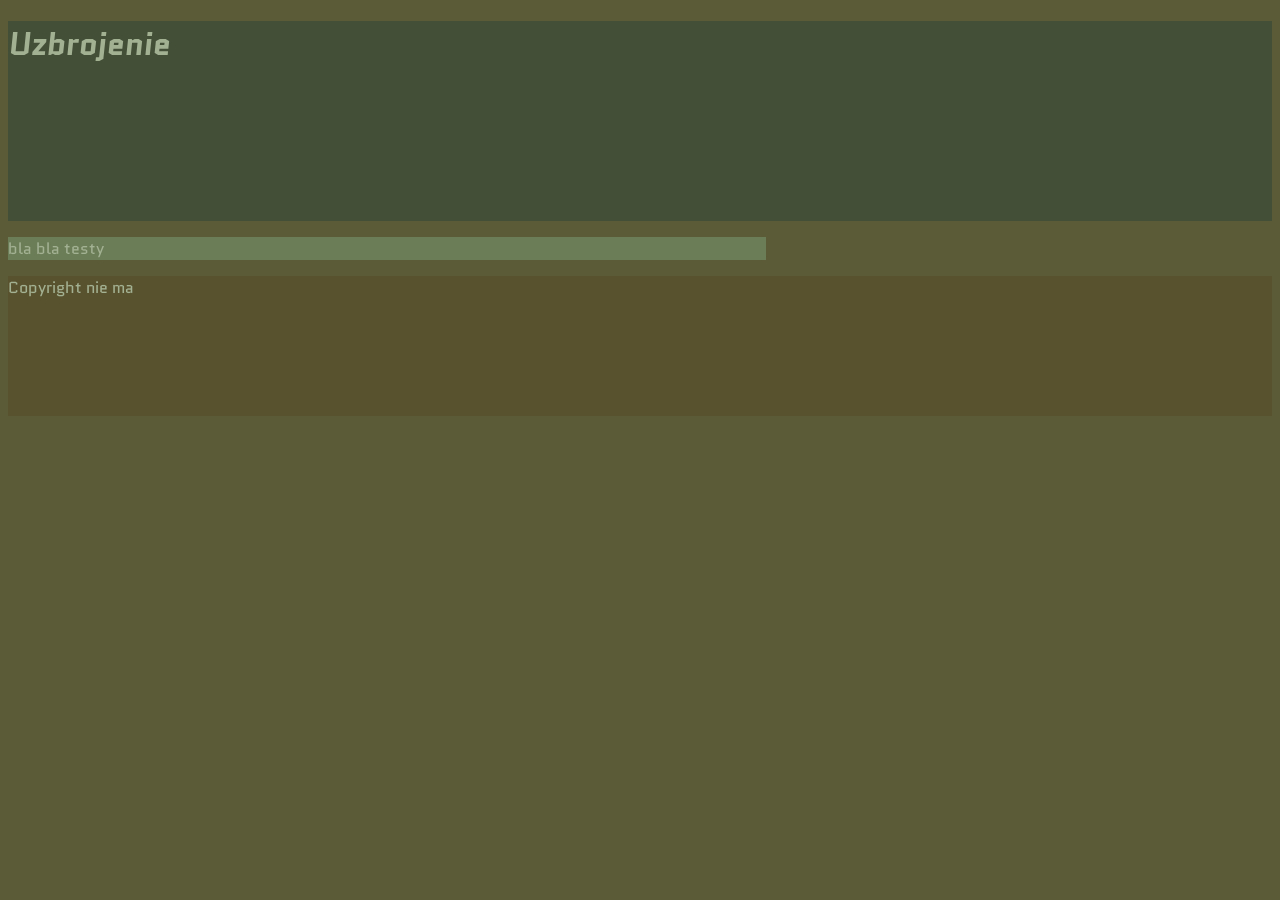
==== index.html @ 2d0eace7 "Add files via upload" ====
<!DOCTYPE html>
<html lang="en">
<head>
    <meta charset="UTF-8">
    <meta name="viewport" content="width=device-width, initial-scale=1.0">
    <title>Uzbrojenie</title>
    <link rel="stylesheet" href="style.css">
    <link rel="preconnect" href="https://fonts.googleapis.com">
<link rel="preconnect" href="https://fonts.gstatic.com" crossorigin>
<link href="https://fonts.googleapis.com/css2?family=Quantico:ital,wght@0,400;0,700;1,400;1,700&display=swap" rel="stylesheet">
</head>
<body>
    <header>
        <h1>Uzbrojenie</h1>
    </header>
    <main>
        <section>
            <p>bla bla testy</p>
        </section>
    </main>
    <footer>
        <p>Copyright nie ma</p>
    </footer>
</body>
</html>
---- style.css ----
* {
    padding: 0, 0, 0, 0;
    margin: 0, 0, 0, 0;
}
header {
    width: 100%;
    height: 200px;
    background-color: #444F38 ;
    font-family: "Quantico";
    font-weight: 700;
    font-style: italic;
}
main {
    width: 60%;
    background-color: #6A7D56;
    font-family: "Quantico";
    font-weight: 400;
}
body {
    background-color: #5B5B38;
    color: #a3b193;
}
footer {
    width: 100%;
    height: 140px;
    background-color: #59522E ;
    font-family: "Quantico";
    font-weight: 400;
}
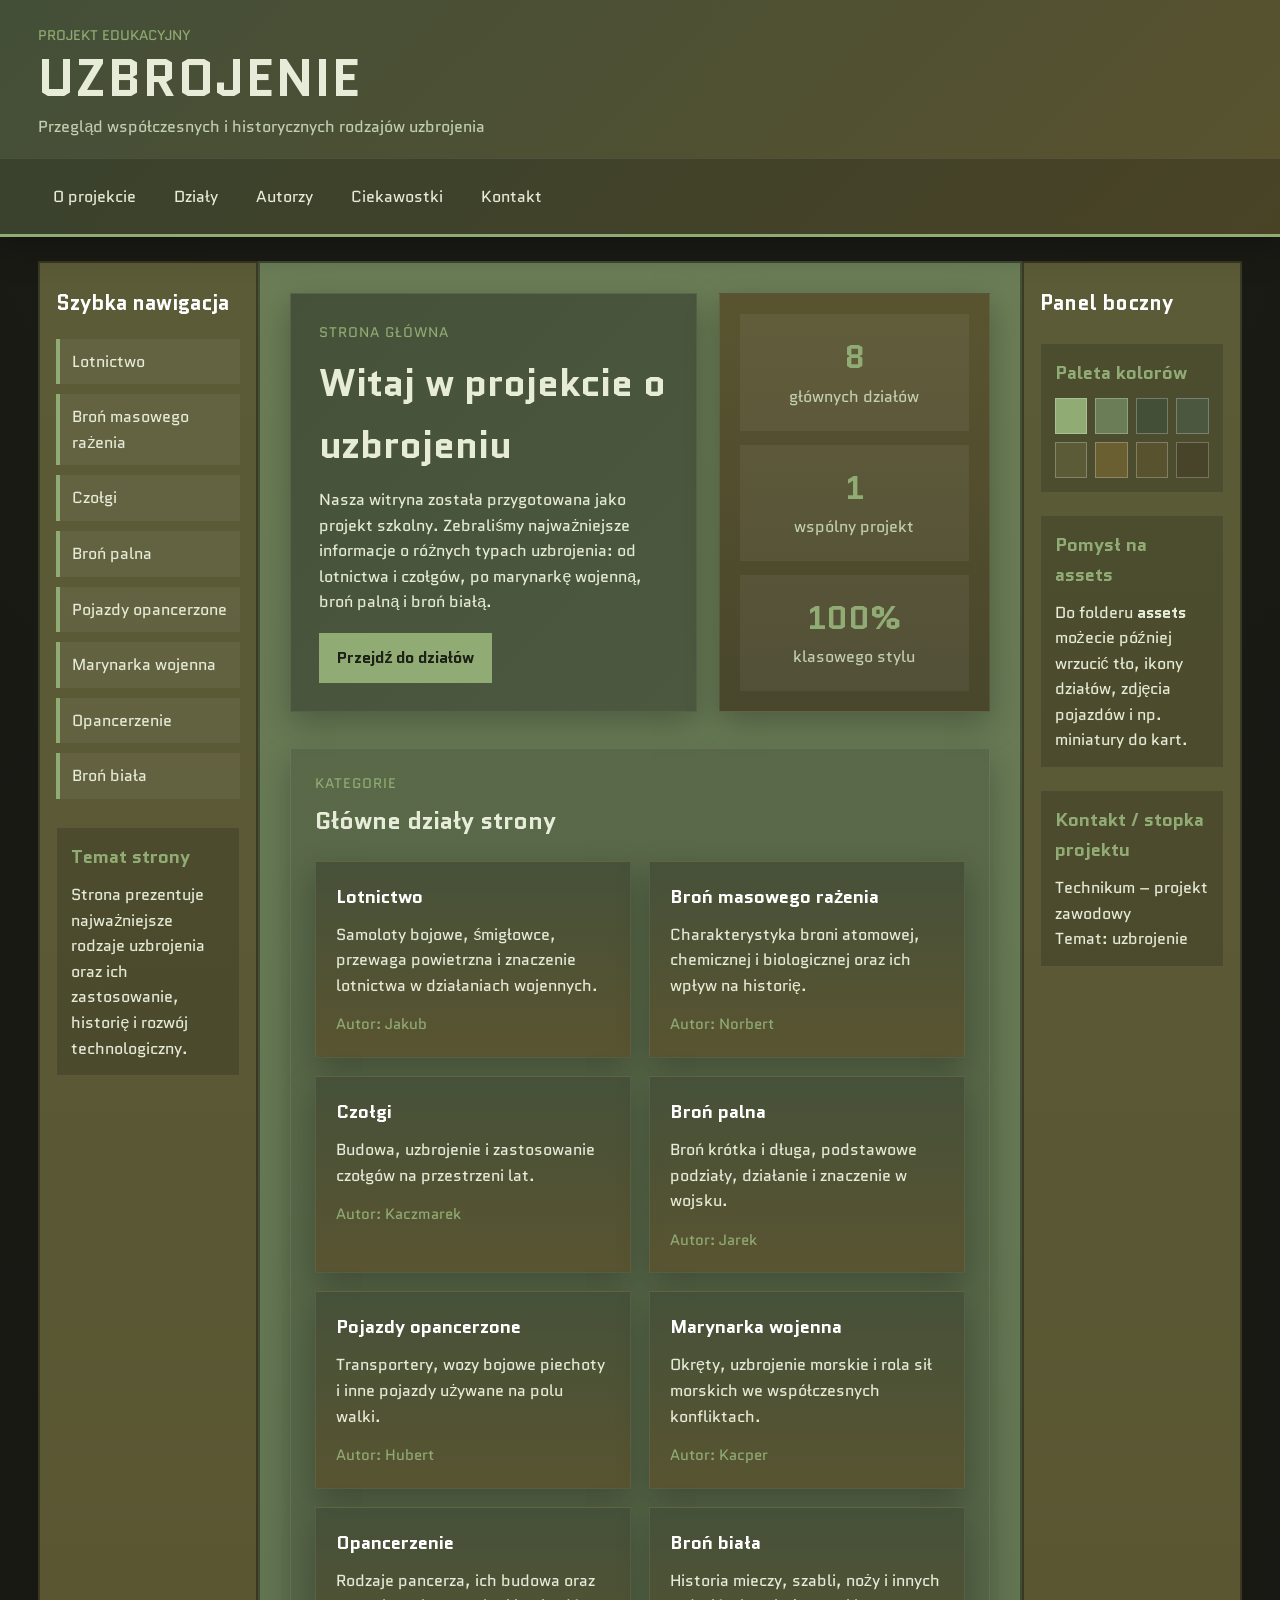
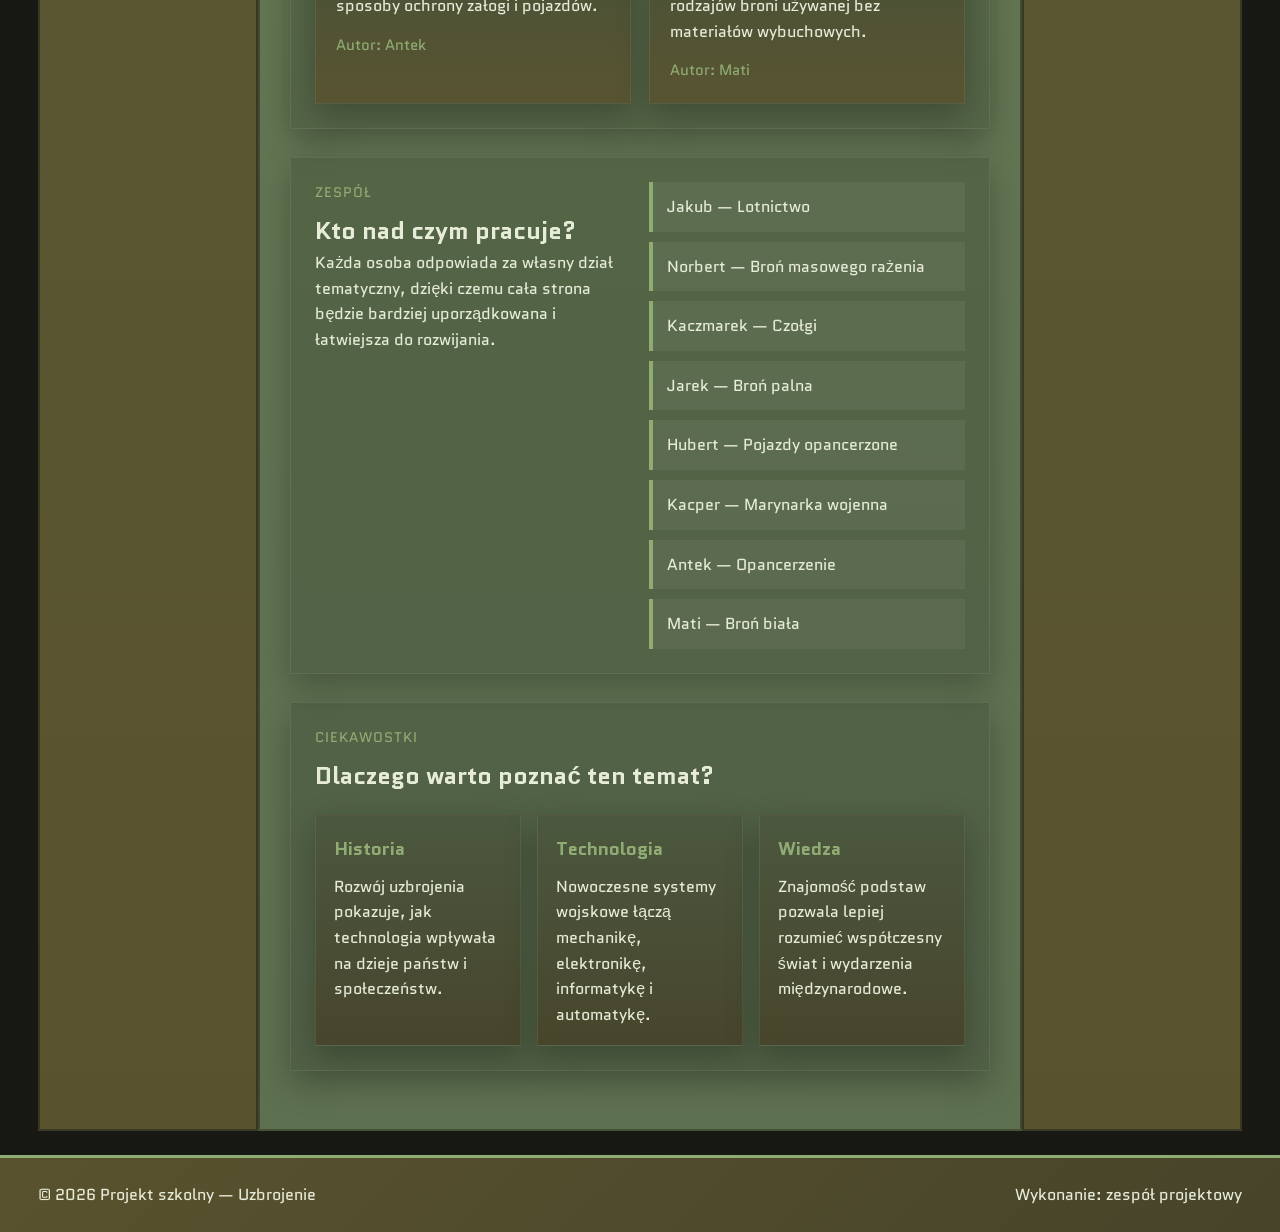
==== commit cf1ad485: "Add files via upload" ====
--- a/index.html
+++ b/index.html
@@ -1,25 +1,236 @@
 <!DOCTYPE html>
-<html lang="en">
+<html lang="pl">
 <head>
     <meta charset="UTF-8">
     <meta name="viewport" content="width=device-width, initial-scale=1.0">
-    <title>Uzbrojenie</title>
+    <title>Uzbrojenie świata</title>
+    <meta name="description" content="Strona edukacyjna o rodzajach uzbrojenia: lotnictwo, czołgi, broń palna, marynarka wojenna i inne.">
+    
     <link rel="stylesheet" href="style.css">
+
     <link rel="preconnect" href="https://fonts.googleapis.com">
-<link rel="preconnect" href="https://fonts.gstatic.com" crossorigin>
-<link href="https://fonts.googleapis.com/css2?family=Quantico:ital,wght@0,400;0,700;1,400;1,700&display=swap" rel="stylesheet">
+    <link rel="preconnect" href="https://fonts.gstatic.com" crossorigin>
+    <link href="https://fonts.googleapis.com/css2?family=Quantico:ital,wght@0,400;0,700;1,400;1,700&display=swap" rel="stylesheet">
 </head>
 <body>
-    <header>
-        <h1>Uzbrojenie</h1>
+    <header class="site-header">
+        <div class="header-top container">
+            <div class="brand">
+                <p class="brand-label">Projekt edukacyjny</p>
+                <h1>UZBROJENIE</h1>
+                <p class="brand-subtitle">Przegląd współczesnych i historycznych rodzajów uzbrojenia</p>
+            </div>
+
+            <button class="menu-toggle" id="menuToggle" aria-label="Otwórz menu">
+                ☰
+            </button>
+        </div>
+
+        <nav class="main-nav" id="mainNav">
+            <div class="container nav-inner">
+                <a href="#o-projekcie">O projekcie</a>
+                <a href="#dzialy">Działy</a>
+                <a href="#autorzy">Autorzy</a>
+                <a href="#ciekawostki">Ciekawostki</a>
+                <a href="#kontakt">Kontakt</a>
+            </div>
+        </nav>
     </header>
-    <main>
-        <section>
-            <p>bla bla testy</p>
-        </section>
-    </main>
-    <footer>
-        <p>Copyright nie ma</p>
+
+    <div class="page-layout container">
+        <aside class="sidebar left-sidebar">
+            <h2>Szybka nawigacja</h2>
+            <ul>
+                <li><a href="#lotnictwo">Lotnictwo</a></li>
+                <li><a href="#bron-masowego-razenia">Broń masowego rażenia</a></li>
+                <li><a href="#czolgi">Czołgi</a></li>
+                <li><a href="#bron-palna">Broń palna</a></li>
+                <li><a href="#pojazdy-opancerzone">Pojazdy opancerzone</a></li>
+                <li><a href="#marynarka">Marynarka wojenna</a></li>
+                <li><a href="#opancerzenie">Opancerzenie</a></li>
+                <li><a href="#bron-biala">Broń biała</a></li>
+            </ul>
+
+            <div class="sidebar-box">
+                <h3>Temat strony</h3>
+                <p>
+                    Strona prezentuje najważniejsze rodzaje uzbrojenia oraz ich zastosowanie,
+                    historię i rozwój technologiczny.
+                </p>
+            </div>
+        </aside>
+
+        <main class="main-content">
+            <section class="hero" id="o-projekcie">
+                <div class="hero-text">
+                    <p class="section-tag">Strona główna</p>
+                    <h2>Witaj w projekcie o uzbrojeniu</h2>
+                    <p>
+                        Nasza witryna została przygotowana jako projekt szkolny. Zebraliśmy najważniejsze
+                        informacje o różnych typach uzbrojenia: od lotnictwa i czołgów, po marynarkę wojenną,
+                        broń palną i broń białą.
+                    </p>
+                    <a href="#dzialy" class="btn-primary">Przejdź do działów</a>
+                </div>
+
+                <div class="hero-panel">
+                    <div class="stat-box">
+                        <span class="stat-number">8</span>
+                        <span class="stat-label">głównych działów</span>
+                    </div>
+                    <div class="stat-box">
+                        <span class="stat-number">1</span>
+                        <span class="stat-label">wspólny projekt</span>
+                    </div>
+                    <div class="stat-box">
+                        <span class="stat-number">100%</span>
+                        <span class="stat-label">klasowego stylu</span>
+                    </div>
+                </div>
+            </section>
+
+            <section class="section" id="dzialy">
+                <div class="section-heading">
+                    <p class="section-tag">Kategorie</p>
+                    <h2>Główne działy strony</h2>
+                </div>
+
+                <div class="cards-grid">
+                    <article class="card" id="lotnictwo">
+                        <h3>Lotnictwo</h3>
+                        <p>Samoloty bojowe, śmigłowce, przewaga powietrzna i znaczenie lotnictwa w działaniach wojennych.</p>
+                        <span class="card-author">Autor: Jakub</span>
+                    </article>
+
+                    <article class="card" id="bron-masowego-razenia">
+                        <h3>Broń masowego rażenia</h3>
+                        <p>Charakterystyka broni atomowej, chemicznej i biologicznej oraz ich wpływ na historię.</p>
+                        <span class="card-author">Autor: Norbert</span>
+                    </article>
+
+                    <article class="card" id="czolgi">
+                        <h3>Czołgi</h3>
+                        <p>Budowa, uzbrojenie i zastosowanie czołgów na przestrzeni lat.</p>
+                        <span class="card-author">Autor: Kaczmarek</span>
+                    </article>
+
+                    <article class="card" id="bron-palna">
+                        <h3>Broń palna</h3>
+                        <p>Broń krótka i długa, podstawowe podziały, działanie i znaczenie w wojsku.</p>
+                        <span class="card-author">Autor: Jarek</span>
+                    </article>
+
+                    <article class="card" id="pojazdy-opancerzone">
+                        <h3>Pojazdy opancerzone</h3>
+                        <p>Transportery, wozy bojowe piechoty i inne pojazdy używane na polu walki.</p>
+                        <span class="card-author">Autor: Hubert</span>
+                    </article>
+
+                    <article class="card" id="marynarka">
+                        <h3>Marynarka wojenna</h3>
+                        <p>Okręty, uzbrojenie morskie i rola sił morskich we współczesnych konfliktach.</p>
+                        <span class="card-author">Autor: Kacper</span>
+                    </article>
+
+                    <article class="card" id="opancerzenie">
+                        <h3>Opancerzenie</h3>
+                        <p>Rodzaje pancerza, ich budowa oraz sposoby ochrony załogi i pojazdów.</p>
+                        <span class="card-author">Autor: Antek</span>
+                    </article>
+
+                    <article class="card" id="bron-biala">
+                        <h3>Broń biała</h3>
+                        <p>Historia mieczy, szabli, noży i innych rodzajów broni używanej bez materiałów wybuchowych.</p>
+                        <span class="card-author">Autor: Mati</span>
+                    </article>
+                </div>
+            </section>
+
+            <section class="section info-section" id="autorzy">
+                <div>
+                    <p class="section-tag">Zespół</p>
+                    <h2>Kto nad czym pracuje?</h2>
+                    <p>
+                        Każda osoba odpowiada za własny dział tematyczny, dzięki czemu cała strona będzie
+                        bardziej uporządkowana i łatwiejsza do rozwijania.
+                    </p>
+                </div>
+
+                <div class="authors-list">
+                    <div class="author-item">Jakub — Lotnictwo</div>
+                    <div class="author-item">Norbert — Broń masowego rażenia</div>
+                    <div class="author-item">Kaczmarek — Czołgi</div>
+                    <div class="author-item">Jarek — Broń palna</div>
+                    <div class="author-item">Hubert — Pojazdy opancerzone</div>
+                    <div class="author-item">Kacper — Marynarka wojenna</div>
+                    <div class="author-item">Antek — Opancerzenie</div>
+                    <div class="author-item">Mati — Broń biała</div>
+                </div>
+            </section>
+
+            <section class="section" id="ciekawostki">
+                <div class="section-heading">
+                    <p class="section-tag">Ciekawostki</p>
+                    <h2>Dlaczego warto poznać ten temat?</h2>
+                </div>
+
+                <div class="facts">
+                    <div class="fact">
+                        <h3>Historia</h3>
+                        <p>Rozwój uzbrojenia pokazuje, jak technologia wpływała na dzieje państw i społeczeństw.</p>
+                    </div>
+                    <div class="fact">
+                        <h3>Technologia</h3>
+                        <p>Nowoczesne systemy wojskowe łączą mechanikę, elektronikę, informatykę i automatykę.</p>
+                    </div>
+                    <div class="fact">
+                        <h3>Wiedza</h3>
+                        <p>Znajomość podstaw pozwala lepiej rozumieć współczesny świat i wydarzenia międzynarodowe.</p>
+                    </div>
+                </div>
+            </section>
+        </main>
+
+        <aside class="sidebar right-sidebar">
+            <h2>Panel boczny</h2>
+
+            <div class="sidebar-box">
+                <h3>Paleta kolorów</h3>
+                <div class="palette">
+                    <span style="background:#90AB73;"></span>
+                    <span style="background:#6A7D56;"></span>
+                    <span style="background:#444F38;"></span>
+                    <span style="background:#4B573E;"></span>
+                    <span style="background:#5B5B38;"></span>
+                    <span style="background:#6A5F31;"></span>
+                    <span style="background:#59522E;"></span>
+                    <span style="background:#47442A;"></span>
+                </div>
+            </div>
+
+            <div class="sidebar-box">
+                <h3>Pomysł na assets</h3>
+                <p>
+                    Do folderu <strong>assets</strong> możecie później wrzucić tło, ikony działów,
+                    zdjęcia pojazdów i np. miniatury do kart.
+                </p>
+            </div>
+
+            <div class="sidebar-box" id="kontakt">
+                <h3>Kontakt / stopka projektu</h3>
+                <p>Technikum – projekt zawodowy</p>
+                <p>Temat: uzbrojenie</p>
+            </div>
+        </aside>
+    </div>
+
+    <footer class="site-footer">
+        <div class="container footer-inner">
+            <p>&copy; 2026 Projekt szkolny — Uzbrojenie</p>
+            <p>Wykonanie: zespół projektowy</p>
+        </div>
     </footer>
+
+    <script src="script.js"></script>
 </body>
 </html>
--- a/style.css
+++ b/style.css
@@ -1,29 +1,415 @@
+:root {
+    --color-1: #90AB73;
+    --color-2: #6A7D56;
+    --color-3: #444F38;
+    --color-4: #4B573E;
+    --color-5: #5B5B38;
+    --color-6: #6A5F31;
+    --color-7: #59522E;
+    --color-8: #47442A;
+
+    --bg-main: #2b2d24;
+    --text-main: #e7ecd8;
+    --text-soft: #c3cfb1;
+    --border: rgba(255, 255, 255, 0.08);
+    --shadow: 0 12px 30px rgba(0, 0, 0, 0.25);
+}
+
 * {
-    padding: 0, 0, 0, 0;
-    margin: 0, 0, 0, 0;
-}
-header {
+    margin: 0;
+    padding: 0;
+    box-sizing: border-box;
+}
+
+html {
+    scroll-behavior: smooth;
+}
+
+body {
+    background:
+        linear-gradient(rgba(20, 20, 16, 0.82), rgba(20, 20, 16, 0.82)),
+        radial-gradient(circle at top, rgba(144, 171, 115, 0.18), transparent 40%);
+    background-color: var(--bg-main);
+    color: var(--text-main);
+    font-family: "Quantico", sans-serif;
+    line-height: 1.6;
+}
+
+img {
+    max-width: 100%;
+    display: block;
+}
+
+a {
+    color: inherit;
+    text-decoration: none;
+}
+
+.container {
+    width: min(1400px, 94%);
+    margin: 0 auto;
+}
+
+.site-header {
+    background: linear-gradient(135deg, var(--color-3), var(--color-7));
+    border-bottom: 3px solid var(--color-1);
+    position: sticky;
+    top: 0;
+    z-index: 1000;
+    box-shadow: var(--shadow);
+}
+
+.header-top {
+    min-height: 130px;
+    display: flex;
+    align-items: center;
+    justify-content: space-between;
+    gap: 20px;
+    padding: 24px 0 18px;
+}
+
+.brand h1 {
+    font-size: clamp(2rem, 4vw, 4rem);
+    line-height: 1;
+    letter-spacing: 2px;
+}
+
+.brand-label {
+    color: var(--color-1);
+    text-transform: uppercase;
+    font-size: 0.9rem;
+    margin-bottom: 6px;
+}
+
+.brand-subtitle {
+    color: var(--text-soft);
+    margin-top: 10px;
+    max-width: 700px;
+}
+
+.menu-toggle {
+    display: none;
+    border: 2px solid var(--color-1);
+    background: transparent;
+    color: var(--text-main);
+    font-size: 1.6rem;
+    padding: 10px 14px;
+    cursor: pointer;
+}
+
+.main-nav {
+    background-color: rgba(0, 0, 0, 0.18);
+    border-top: 1px solid var(--border);
+}
+
+.nav-inner {
+    display: flex;
+    flex-wrap: wrap;
+    gap: 8px;
+    padding: 14px 0;
+}
+
+.main-nav a {
+    padding: 10px 14px;
+    border: 1px solid transparent;
+    transition: 0.25s ease;
+}
+
+.main-nav a:hover {
+    border-color: var(--color-1);
+    background-color: rgba(255, 255, 255, 0.05);
+}
+
+.page-layout {
+    display: grid;
+    grid-template-columns: 220px 1fr 220px;
+    gap: 0;
+    min-height: 1200px;
+    margin-top: 24px;
+    margin-bottom: 24px;
+}
+
+.sidebar,
+.main-content {
+    border: 2px solid rgba(0, 0, 0, 0.35);
+    min-height: 100%;
+}
+
+.sidebar {
+    background: linear-gradient(180deg, var(--color-5), var(--color-7));
+    padding: 24px 16px;
+}
+
+.sidebar h2 {
+    font-size: 1.3rem;
+    margin-bottom: 18px;
+    color: #fff;
+}
+
+.sidebar ul {
+    list-style: none;
+    margin-bottom: 28px;
+}
+
+.sidebar li {
+    margin-bottom: 10px;
+}
+
+.sidebar a {
+    display: block;
+    padding: 10px 12px;
+    background-color: rgba(255, 255, 255, 0.05);
+    border-left: 4px solid var(--color-1);
+    transition: 0.25s ease;
+}
+
+.sidebar a:hover {
+    transform: translateX(4px);
+    background-color: rgba(255, 255, 255, 0.08);
+}
+
+.sidebar-box {
+    margin-top: 22px;
+    padding: 14px;
+    background-color: rgba(0, 0, 0, 0.16);
+    border: 1px solid var(--border);
+}
+
+.sidebar-box h3 {
+    margin-bottom: 10px;
+    color: var(--color-1);
+}
+
+.main-content {
+    background: linear-gradient(180deg, var(--color-2), #5d7050);
+    padding: 30px;
+}
+
+.hero {
+    display: grid;
+    grid-template-columns: 1.5fr 1fr;
+    gap: 22px;
+    align-items: stretch;
+    margin-bottom: 36px;
+}
+
+.hero-text,
+.hero-panel,
+.section,
+.fact,
+.card {
+    border: 1px solid var(--border);
+    box-shadow: var(--shadow);
+}
+
+.hero-text {
+    background: linear-gradient(135deg, rgba(68, 79, 56, 0.95), rgba(75, 87, 62, 0.95));
+    padding: 28px;
+}
+
+.hero-text h2 {
+    font-size: clamp(1.8rem, 3vw, 3rem);
+    margin-bottom: 12px;
+}
+
+.hero-text p {
+    max-width: 800px;
+}
+
+.hero-panel {
+    background: linear-gradient(180deg, rgba(89, 82, 46, 0.95), rgba(71, 68, 42, 0.95));
+    display: grid;
+    gap: 14px;
+    padding: 20px;
+}
+
+.stat-box {
+    padding: 18px;
+    background-color: rgba(255, 255, 255, 0.05);
+    text-align: center;
+}
+
+.stat-number {
+    display: block;
+    font-size: 2rem;
+    font-weight: 700;
+    color: var(--color-1);
+}
+
+.stat-label {
+    color: var(--text-soft);
+}
+
+.section {
+    background-color: rgba(0, 0, 0, 0.14);
+    padding: 24px;
+    margin-bottom: 28px;
+}
+
+.section-heading {
+    margin-bottom: 20px;
+}
+
+.section-tag {
+    text-transform: uppercase;
+    letter-spacing: 1px;
+    color: var(--color-1);
+    font-size: 0.85rem;
+    margin-bottom: 8px;
+}
+
+.cards-grid {
+    display: grid;
+    grid-template-columns: repeat(2, 1fr);
+    gap: 18px;
+}
+
+.card {
+    background: linear-gradient(180deg, rgba(68, 79, 56, 0.9), rgba(89, 82, 46, 0.9));
+    padding: 20px;
+    transition: transform 0.25s ease, border-color 0.25s ease;
+}
+
+.card:hover {
+    transform: translateY(-4px);
+    border-color: var(--color-1);
+}
+
+.card h3 {
+    margin-bottom: 10px;
+    color: #fff;
+}
+
+.card-author {
+    display: inline-block;
+    margin-top: 14px;
+    color: var(--color-1);
+    font-size: 0.95rem;
+}
+
+.info-section {
+    display: grid;
+    grid-template-columns: 1fr 1fr;
+    gap: 18px;
+    align-items: start;
+}
+
+.authors-list {
+    display: grid;
+    gap: 10px;
+}
+
+.author-item {
+    padding: 12px 14px;
+    background-color: rgba(255, 255, 255, 0.05);
+    border-left: 4px solid var(--color-1);
+}
+
+.facts {
+    display: grid;
+    grid-template-columns: repeat(3, 1fr);
+    gap: 16px;
+}
+
+.fact {
+    background: linear-gradient(180deg, rgba(75, 87, 62, 0.95), rgba(71, 68, 42, 0.95));
+    padding: 18px;
+}
+
+.fact h3 {
+    margin-bottom: 10px;
+    color: var(--color-1);
+}
+
+.palette {
+    display: grid;
+    grid-template-columns: repeat(4, 1fr);
+    gap: 8px;
+    margin-top: 10px;
+}
+
+.palette span {
+    display: block;
     width: 100%;
-    height: 200px;
-    background-color: #444F38 ;
-    font-family: "Quantico";
+    height: 36px;
+    border: 1px solid rgba(255, 255, 255, 0.25);
+}
+
+.btn-primary {
+    display: inline-block;
+    margin-top: 18px;
+    padding: 12px 18px;
+    background-color: var(--color-1);
+    color: #1d2117;
     font-weight: 700;
-    font-style: italic;
-}
-main {
-    width: 60%;
-    background-color: #6A7D56;
-    font-family: "Quantico";
-    font-weight: 400;
-}
-body {
-    background-color: #5B5B38;
-    color: #a3b193;
-}
-footer {
-    width: 100%;
-    height: 140px;
-    background-color: #59522E ;
-    font-family: "Quantico";
-    font-weight: 400;
+    transition: 0.25s ease;
+}
+
+.btn-primary:hover {
+    transform: translateY(-2px);
+    filter: brightness(1.05);
+}
+
+.site-footer {
+    background: linear-gradient(135deg, var(--color-7), var(--color-8));
+    border-top: 3px solid var(--color-1);
+    padding: 24px 0;
+}
+
+.footer-inner {
+    display: flex;
+    justify-content: space-between;
+    gap: 20px;
+    flex-wrap: wrap;
+}
+
+@media (max-width: 1100px) {
+    .page-layout {
+        grid-template-columns: 1fr;
+    }
+
+    .left-sidebar,
+    .right-sidebar {
+        min-height: auto;
+    }
+
+    .hero,
+    .info-section,
+    .facts {
+        grid-template-columns: 1fr;
+    }
+}
+
+@media (max-width: 800px) {
+    .menu-toggle {
+        display: block;
+    }
+
+    .main-nav {
+        display: none;
+    }
+
+    .main-nav.active {
+        display: block;
+    }
+
+    .nav-inner {
+        flex-direction: column;
+        align-items: flex-start;
+    }
+
+    .cards-grid {
+        grid-template-columns: 1fr;
+    }
+
+    .main-content {
+        padding: 20px;
+    }
+
+    .hero-text,
+    .section,
+    .card,
+    .fact {
+        padding: 18px;
+    }
 }
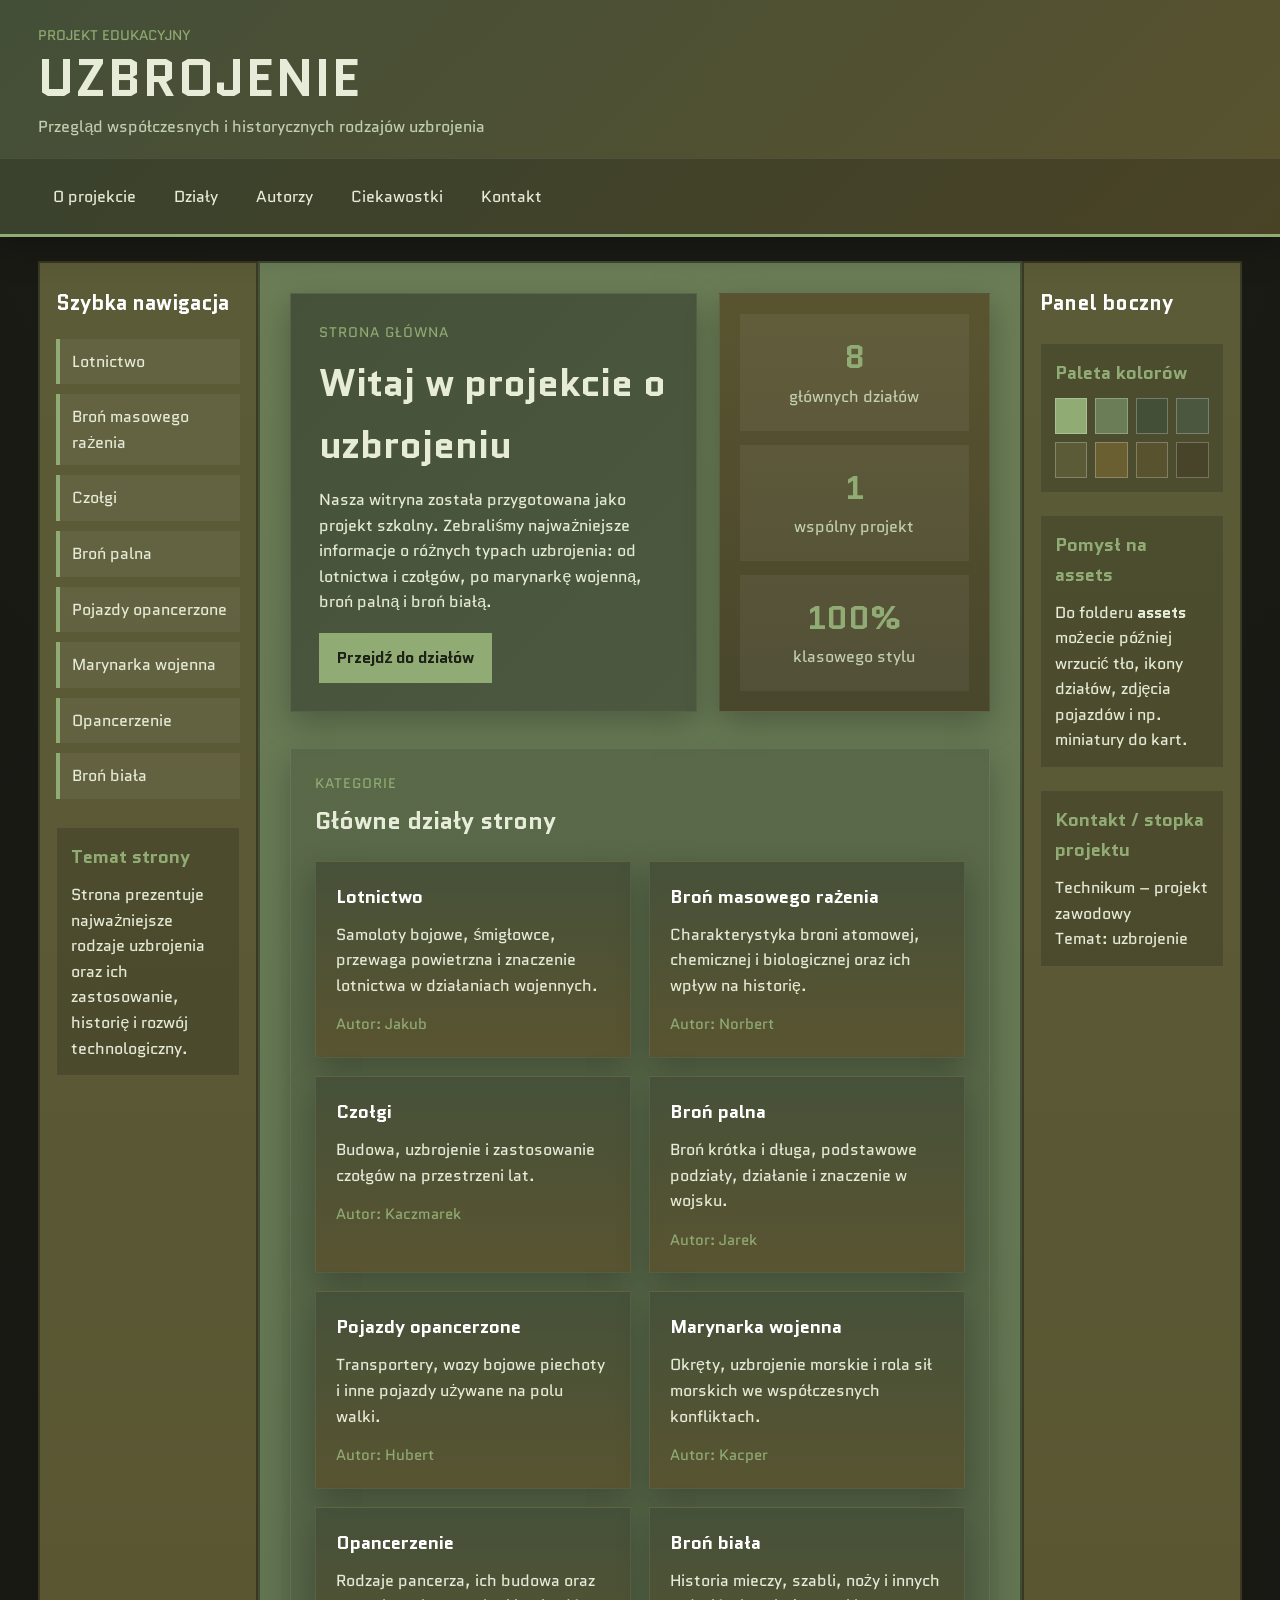
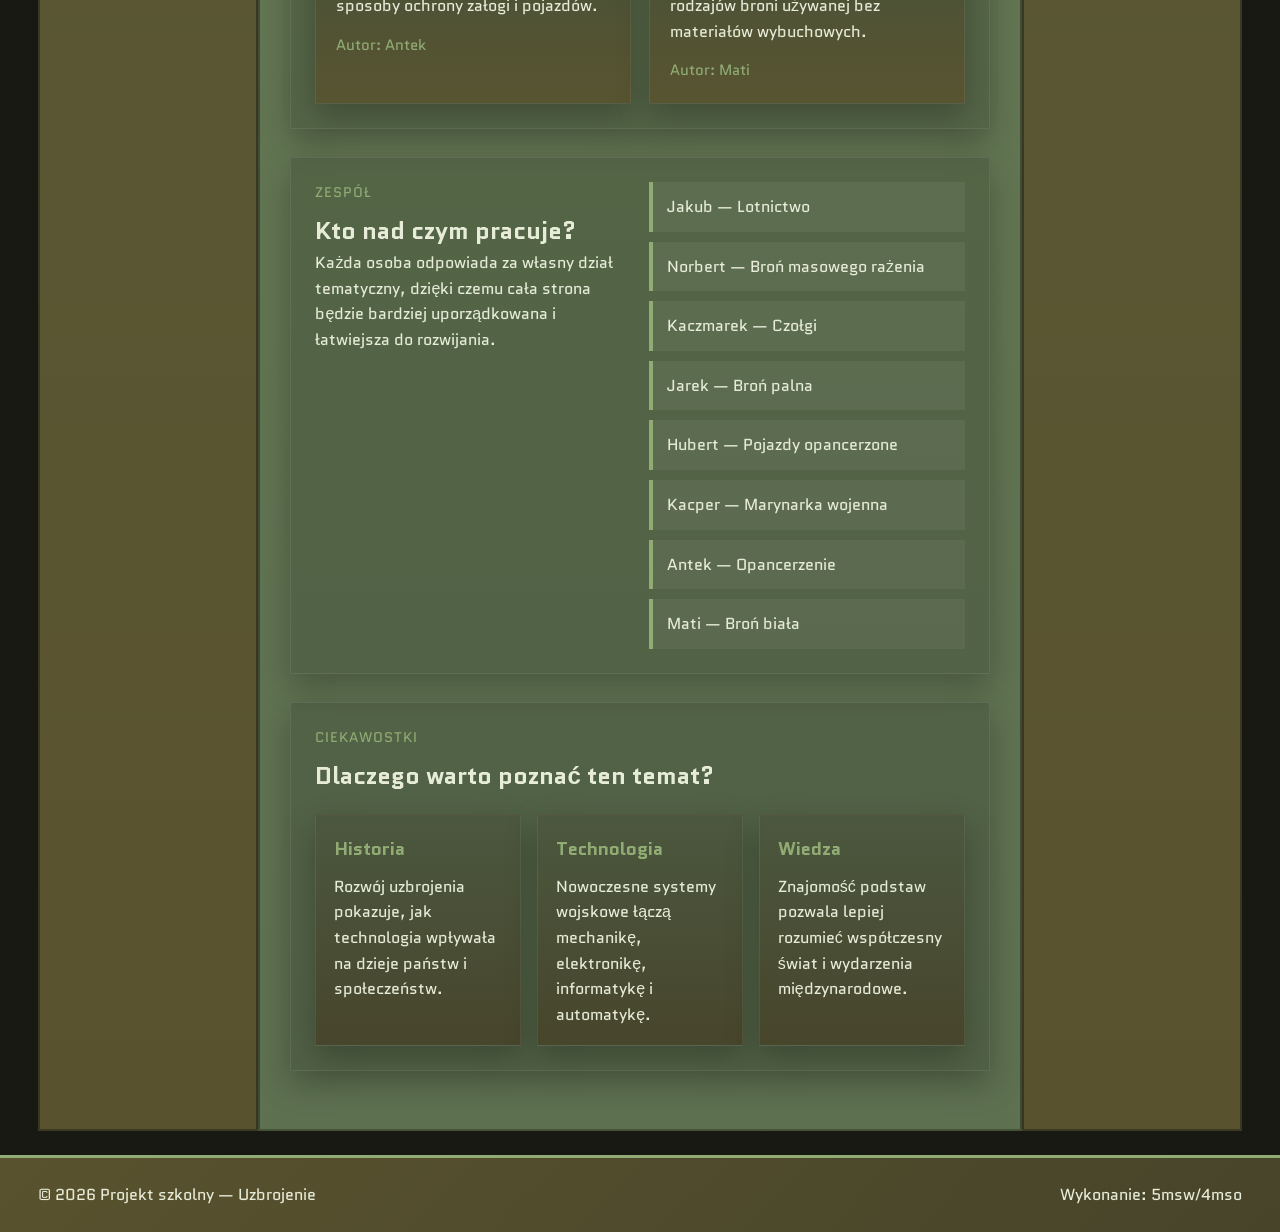
==== commit 6011c03c: "Add files via upload" ====
--- a/index.html
+++ b/index.html
@@ -41,13 +41,13 @@
         <aside class="sidebar left-sidebar">
             <h2>Szybka nawigacja</h2>
             <ul>
-                <li><a href="#lotnictwo">Lotnictwo</a></li>
-                <li><a href="#bron-masowego-razenia">Broń masowego rażenia</a></li>
-                <li><a href="#czolgi">Czołgi</a></li>
-                <li><a href="#bron-palna">Broń palna</a></li>
-                <li><a href="#pojazdy-opancerzone">Pojazdy opancerzone</a></li>
-                <li><a href="#marynarka">Marynarka wojenna</a></li>
-                <li><a href="#opancerzenie">Opancerzenie</a></li>
+                <li><a href="lotnictwo.html">Lotnictwo</a></li>
+                <li><a href="bron-masowego-razenia.html">Broń masowego rażenia</a></li>
+                <li><a href="czolgi.html">Czołgi</a></li>
+                <li><a href="bron-palna.html">Broń palna</a></li>
+                <li><a href="Pojazdyopancerzone.html">Pojazdy opancerzone</a></li>
+                <li><a href="MarynarkaWojenna.html">Marynarka wojenna</a></li>
+                <li><a href="opancerzenie.html">Opancerzenie</a></li>
                 <li><a href="#bron-biala">Broń biała</a></li>
             </ul>
 
@@ -227,7 +227,7 @@
     <footer class="site-footer">
         <div class="container footer-inner">
             <p>&copy; 2026 Projekt szkolny — Uzbrojenie</p>
-            <p>Wykonanie: zespół projektowy</p>
+            <p>Wykonanie: 5msw/4mso</p>
         </div>
     </footer>
 
